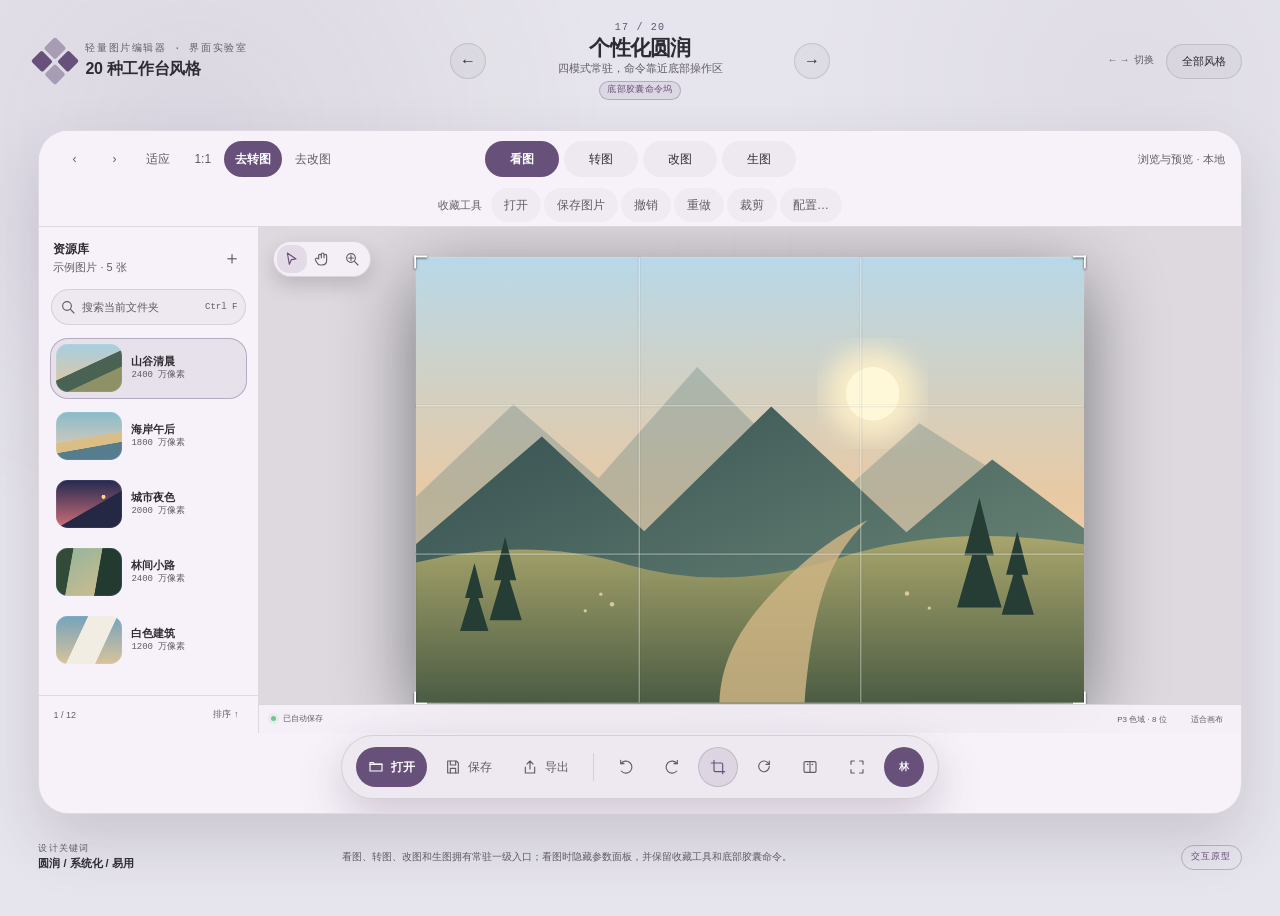
==== ui-preview/index.html @ b90039ed "feat: build four-mode internal image workspace" ====
<!doctype html>
<html lang="zh-CN">
<head>
  <meta charset="UTF-8" />
  <meta name="viewport" content="width=device-width, initial-scale=1.0" />
  <meta name="description" content="轻量图片编辑器 · 20 种界面设计方向交互预览" />
  <title>轻量图片编辑器 · 界面方向预览</title>
  <link rel="stylesheet" href="styles.css" />
</head>
<body data-theme="material" data-mode="viewer">
  <div class="page-shell">
    <header class="showcase-bar">
      <div class="showcase-brand">
        <span class="brand-mark" aria-hidden="true">
          <span></span><span></span><span></span><span></span>
        </span>
        <div>
          <p>轻量图片编辑器 · 界面实验室</p>
          <h1>20 种工作台风格</h1>
        </div>
      </div>

      <div class="style-title" aria-live="polite">
        <button class="round-button" id="previousTheme" aria-label="上一个风格">←</button>
        <div>
          <span id="themeIndex">17 / 20</span>
          <strong id="themeName">个性化圆润</strong>
          <small id="themeDescription">四模式常驻，命令靠近底部操作区</small>
          <em class="layout-name" id="layoutName">底部胶囊命令坞</em>
        </div>
        <button class="round-button" id="nextTheme" aria-label="下一个风格">→</button>
      </div>

      <div class="showcase-actions">
        <span class="key-hint">← → 切换</span>
        <button class="outline-button" id="toggleRail" aria-expanded="false" aria-controls="themeRail">全部风格</button>
      </div>
    </header>

    <nav class="theme-rail" id="themeRail" aria-label="界面风格列表"></nav>

    <main class="editor-window">
      <header class="app-titlebar">
        <div class="window-title">
          <img src="../resources/icons/app-32.png" alt="" />
          <span>轻量图片编辑器</span>
          <em>山谷清晨.jpg</em>
        </div>
        <div class="window-controls" aria-hidden="true">
          <span>—</span><span>□</span><span class="close">×</span>
        </div>
      </header>

      <section class="mode-shell" aria-label="四模式导航">
        <div class="viewer-mode-actions">
          <button aria-label="上一张图片">‹</button>
          <button aria-label="下一张图片">›</button>
          <button>适应</button>
          <button>1:1</button>
          <button class="filled" data-mode-jump="convert">去转图</button>
          <button data-mode-jump="edit">去改图</button>
        </div>
        <nav class="mode-switcher" aria-label="工作模式">
          <button class="active" data-mode-button="viewer" aria-pressed="true">看图</button>
          <button data-mode-button="convert" aria-pressed="false">转图</button>
          <button data-mode-button="edit" aria-pressed="false">改图</button>
          <button data-mode-button="generate" aria-pressed="false">生图</button>
        </nav>
        <span class="mode-summary" id="modeSummary">浏览与预览 · 本地</span>
        <div class="favorite-strip">
          <span>收藏工具</span>
          <button>打开</button><button>保存图片</button><button>撤销</button>
          <button>重做</button><button>裁剪</button><button>配置…</button>
        </div>
      </section>

      <section class="command-bar">
        <div class="command-group primary-commands">
          <button class="tool-button accent"><i data-icon="folder"></i><span>打开</span></button>
          <button class="tool-button"><i data-icon="save"></i><span>保存</span></button>
          <button class="tool-button"><i data-icon="export"></i><span>导出</span></button>
        </div>
        <div class="command-divider"></div>
        <div class="command-group edit-commands">
          <button class="icon-button" data-tooltip="撤销" aria-label="撤销"><i data-icon="undo"></i></button>
          <button class="icon-button" data-tooltip="重做" aria-label="重做"><i data-icon="redo"></i></button>
          <button class="icon-button active" data-tooltip="裁剪" aria-label="裁剪"><i data-icon="crop"></i></button>
          <button class="icon-button" data-tooltip="左转" aria-label="向左旋转"><i data-icon="rotate"></i></button>
          <button class="icon-button" data-tooltip="对比原图" aria-label="对比原图"><i data-icon="compare"></i></button>
        </div>
        <div class="command-spacer"></div>
        <div class="zoom-control">
          <button id="zoomOut" aria-label="缩小画布">−</button>
          <span id="zoomValue">68%</span>
          <button id="zoomIn" aria-label="放大画布">＋</button>
        </div>
        <button class="icon-button subtle" data-tooltip="全屏" aria-label="进入全屏"><i data-icon="fullscreen"></i></button>
        <button class="avatar-button" aria-label="当前用户：林">林</button>
      </section>

      <section class="workspace">
        <aside class="asset-panel">
          <div class="panel-heading">
            <div>
              <span id="assetPanelTitle">资源库</span>
              <small id="assetPanelMeta">夏日旅行 · 12 张</small>
            </div>
            <button class="mini-button" aria-label="添加图片">＋</button>
          </div>
          <div class="search-field"><i data-icon="search"></i><span>搜索当前文件夹</span><kbd>Ctrl F</kbd></div>
          <div class="thumbnail-grid" id="thumbnailGrid">
            <button class="thumbnail selected" data-file="山谷清晨.jpg" aria-label="山谷清晨">
              <span class="thumb-art art-one"></span><small>山谷清晨</small><em>2400 万像素</em>
            </button>
            <button class="thumbnail" data-file="海岸午后.jpg" aria-label="海岸午后">
              <span class="thumb-art art-two"></span><small>海岸午后</small><em>1800 万像素</em>
            </button>
            <button class="thumbnail" data-file="城市夜色.jpg" aria-label="城市夜色">
              <span class="thumb-art art-three"></span><small>城市夜色</small><em>2000 万像素</em>
            </button>
            <button class="thumbnail" data-file="林间小路.jpg" aria-label="林间小路">
              <span class="thumb-art art-four"></span><small>林间小路</small><em>2400 万像素</em>
            </button>
            <button class="thumbnail" data-file="白色建筑.jpg" aria-label="白色建筑">
              <span class="thumb-art art-five"></span><small>白色建筑</small><em>1200 万像素</em>
            </button>
          </div>
          <div class="panel-footer"><span>1 / 12</span><button>排序 ↑</button></div>
        </aside>

        <section class="canvas-stage">
          <div class="canvas-grid"></div>
          <div class="generate-preview">
            <span class="generate-kicker">完全离线 · 不联网 · 不计费</span>
            <h2>生图模式</h2>
            <p>先使用离线模拟服务验证任务、取消、候选结果与跨模块流转。</p>
            <label>提示词</label>
            <div class="prompt-preview">一张清晨山谷的清新插画，柔和自然光</div>
            <div class="generate-options"><span>768 × 768</span><span>生成 2 张</span></div>
            <div class="generate-actions"><button>运行离线测试</button><button>取消任务</button></div>
            <small>当前未运行任务 · 真实智能服务将在后续里程碑接入</small>
          </div>
          <div class="floating-tools" aria-label="画布工具">
            <button class="active" aria-label="选择工具"><i data-icon="pointer"></i></button>
            <button aria-label="平移画布"><i data-icon="hand"></i></button>
            <button aria-label="缩放工具"><i data-icon="magnify"></i></button>
          </div>
          <div class="photo-frame" id="photoFrame">
            <svg viewBox="0 0 1200 800" role="img" aria-label="山谷清晨示例图">
              <defs>
                <linearGradient id="sky" x1="0" y1="0" x2="0" y2="1">
                  <stop offset="0" stop-color="#b8d8e8"/><stop offset=".55" stop-color="#e9c9a2"/><stop offset="1" stop-color="#f5dfbf"/>
                </linearGradient>
                <linearGradient id="mountain" x1="0" y1="0" x2="1" y2="1">
                  <stop stop-color="#344f50"/><stop offset="1" stop-color="#75917e"/>
                </linearGradient>
                <linearGradient id="field" x1="0" y1="0" x2="0" y2="1">
                  <stop stop-color="#a8a56c"/><stop offset="1" stop-color="#4b5c43"/>
                </linearGradient>
                <filter id="blur"><feGaussianBlur stdDeviation="22"/></filter>
              </defs>
              <rect width="1200" height="800" fill="url(#sky)"/>
              <circle cx="820" cy="245" r="82" fill="#fff2c9" opacity=".86" filter="url(#blur)"/>
              <circle cx="820" cy="245" r="48" fill="#fff8d8"/>
              <path d="M0 430 L175 264 L328 397 L505 197 L747 438 L904 298 L1200 487 L1200 800 L0 800Z" fill="#78908a" opacity=".42"/>
              <path d="M0 515 L226 322 L410 492 L638 268 L881 494 L1035 363 L1200 487 L1200 800 L0 800Z" fill="url(#mountain)"/>
              <path d="M0 548 Q200 500 380 552 T760 540 T1200 516 L1200 800 L0 800Z" fill="url(#field)"/>
              <path d="M545 800 C548 718 587 650 675 568 C712 533 756 500 811 472 C749 534 715 600 698 800Z" fill="#d1b686" opacity=".82"/>
              <g fill="#263d35">
                <path d="M140 580 l20-78 20 78h-12l22 72h-58l21-72z"/><path d="M985 535 l27-103 26 103h-14l28 94h-80l27-94z"/>
                <path d="M1060 570 l20-78 20 78h-12l22 72h-58l21-72z"/><path d="M88 612 l17-63 16 63h-9l18 59H79l18-59z"/>
              </g>
              <g fill="#e8d5ab" opacity=".84">
                <circle cx="332" cy="605" r="3"/><circle cx="352" cy="623" r="4"/><circle cx="304" cy="635" r="3"/><circle cx="882" cy="604" r="4"/><circle cx="922" cy="630" r="3"/>
              </g>
            </svg>
            <span class="crop-handle nw"></span><span class="crop-handle ne"></span>
            <span class="crop-handle sw"></span><span class="crop-handle se"></span>
            <div class="crop-grid"><i></i><i></i><i></i><i></i></div>
            <div class="photo-meta"><span>6000 × 4000</span><strong>原始格式 + 调整</strong></div>
          </div>
          <div class="canvas-status">
            <span><i class="status-dot"></i> 已自动保存</span>
            <span>P3 色域 · 8 位</span>
            <button>适合画布</button>
          </div>
        </section>

        <aside class="inspector-panel">
          <div class="inspector-tabs" role="tablist" aria-label="参数类别">
            <button role="tab" aria-selected="false" data-inspector="convert">转图</button><button class="active" role="tab" aria-selected="true" data-inspector="adjust">调整</button><button role="tab" aria-selected="false" data-inspector="annotation">标注</button><button role="tab" aria-selected="false" data-inspector="history">历史</button>
          </div>
          <div class="quick-filters">
            <button><i class="filter-preview natural"></i><span>原图</span></button>
            <button class="active"><i class="filter-preview vivid"></i><span>鲜明</span></button>
            <button><i class="filter-preview warm"></i><span>暖阳</span></button>
            <button><i class="filter-preview mono"></i><span>黑白</span></button>
          </div>
          <div class="control-section">
            <div class="section-title"><span>光线</span><button>自动</button></div>
            <label class="slider-row"><span>曝光</span><input type="range" min="-100" max="100" value="12"/><output>+12</output></label>
            <label class="slider-row"><span>对比度</span><input type="range" min="-100" max="100" value="8"/><output>+8</output></label>
            <label class="slider-row"><span>高光</span><input type="range" min="-100" max="100" value="-18"/><output>−18</output></label>
            <label class="slider-row"><span>阴影</span><input type="range" min="-100" max="100" value="26"/><output>+26</output></label>
          </div>
          <div class="control-section">
            <div class="section-title"><span>颜色</span><button>重置</button></div>
            <label class="slider-row temp"><span>色温</span><input type="range" min="-100" max="100" value="6"/><output>+6</output></label>
            <label class="slider-row"><span>自然饱和度</span><input type="range" min="-100" max="100" value="14"/><output>+14</output></label>
          </div>
          <div class="control-section collapsed"><div class="section-title"><span>细节</span><button>⌄</button></div></div>
          <button class="export-button"><span>导出图像</span><small>Ctrl + E</small></button>
        </aside>
      </section>
    </main>

    <footer class="concept-note">
      <div><span>设计关键词</span><strong id="themeKeywords">圆润 / 系统化 / 易用</strong></div>
      <p id="themeNote">看图、转图、改图和生图拥有常驻一级入口；看图时隐藏参数面板，并保留收藏工具和底部胶囊命令。</p>
      <span class="prototype-badge">交互原型</span>
    </footer>
  </div>

  <script src="app.js"></script>
</body>
</html>
---- ui-preview/styles.css ----
:root {
  color-scheme: dark;
  --page: #090b10;
  --page-text: #edf1f7;
  --page-muted: #7f8898;
  --surface: #171a21;
  --surface-2: #1d212a;
  --surface-3: #242934;
  --canvas: #0d0f14;
  --text: #eef2f8;
  --muted: #8d97a8;
  --border: rgba(255,255,255,.09);
  --accent: #8bb7ff;
  --accent-rgb: 139,183,255;
  --accent-text: #08111f;
  --danger: #ff7474;
  --radius: 10px;
  --radius-lg: 18px;
  --shadow: 0 28px 80px rgba(0,0,0,.46), 0 1px 0 rgba(255,255,255,.04) inset;
  --font: "Microsoft YaHei UI", "Microsoft YaHei", "PingFang SC", "Segoe UI", sans-serif;
  --display: "Microsoft YaHei UI", "Microsoft YaHei", "PingFang SC", "Segoe UI", sans-serif;
  --mono: "Cascadia Mono", "Microsoft YaHei UI", "Microsoft YaHei", monospace;
  --serif: "STSong", "Songti SC", "SimSun", serif;
  --line: 1px;
  --window-max: 1550px;
  --panel-left: 220px;
  --panel-right: 296px;
  --bar-h: 64px;
  --pattern-opacity: .12;
}

* { box-sizing: border-box; }
html { min-width: 320px; background: var(--page); }
body { margin: 0; min-height: 100vh; background: var(--page); color: var(--page-text); font-family: var(--font); transition: background .35s ease, color .35s ease; }
button, input { font: inherit; }
button { color: inherit; }
button:focus-visible, input:focus-visible { outline: 2px solid var(--accent); outline-offset: 2px; }

.page-shell { min-height: 100vh; padding: 22px clamp(18px, 3vw, 52px) 28px; background-image: radial-gradient(circle at 15% 15%, rgba(var(--accent-rgb),.09), transparent 31%), radial-gradient(circle at 88% 10%, rgba(var(--accent-rgb),.05), transparent 25%); }
.showcase-bar { width: min(var(--window-max), 100%); min-height: 78px; margin: 0 auto 18px; display: grid; grid-template-columns: 1fr auto 1fr; align-items: center; gap: 24px; }
.showcase-brand { display: flex; gap: 13px; align-items: center; }
.showcase-brand p { margin: 0 0 4px; font: 500 10px/1.2 var(--mono); letter-spacing: .16em; color: var(--page-muted); }
.showcase-brand h1 { margin: 0; font: 600 16px/1.2 var(--display); letter-spacing: -.02em; }
.brand-mark { width: 34px; height: 34px; display: grid; grid-template-columns: repeat(2, 1fr); gap: 3px; transform: rotate(45deg); }
.brand-mark span { background: var(--accent); border-radius: 2px; opacity: .45; }
.brand-mark span:nth-child(2), .brand-mark span:nth-child(3) { opacity: 1; }
.style-title { display: flex; align-items: center; gap: 14px; text-align: center; }
.style-title > div { display: grid; min-width: 280px; }
.style-title span { font: 500 10px/1.2 var(--mono); color: var(--accent); letter-spacing: .12em; }
.style-title strong { font: 600 21px/1.3 var(--display); letter-spacing: -.035em; }
.style-title small { color: var(--page-muted); font-size: 11px; }
.style-title .layout-name { width:max-content; margin:5px auto 0; padding:3px 7px; border:1px solid color-mix(in srgb,var(--accent) 35%,transparent); border-radius:999px; color:var(--accent); background:color-mix(in srgb,var(--accent) 8%,transparent); font:500 9px/1.2 var(--mono); font-style:normal; letter-spacing:.04em; }
.round-button, .outline-button { border: 1px solid color-mix(in srgb, var(--page-text) 14%, transparent); background: color-mix(in srgb, var(--page-text) 4%, transparent); cursor: pointer; transition: .2s ease; }
.round-button { width: 36px; height: 36px; border-radius: 50%; }
.round-button:hover, .outline-button:hover { background: color-mix(in srgb, var(--accent) 18%, transparent); border-color: color-mix(in srgb, var(--accent) 48%, transparent); }
.showcase-actions { justify-self: end; display: flex; gap: 12px; align-items: center; }
.key-hint { font: 400 10px/1 var(--mono); color: var(--page-muted); }
.outline-button { border-radius: 999px; padding: 9px 15px; font-size: 11px; }

.theme-rail { width: min(var(--window-max), 100%); margin: -6px auto 18px; display: flex; gap: 7px; overflow-x: auto; max-height: 0; opacity: 0; transition: max-height .3s ease, opacity .25s ease, padding .3s ease; scrollbar-width: thin; }
.theme-rail.open { max-height: 88px; opacity: 1; padding: 7px 2px 10px; }
.theme-chip { flex: 0 0 auto; display: flex; align-items: center; gap: 8px; border: 1px solid color-mix(in srgb, var(--page-text) 10%, transparent); border-radius: 999px; padding: 7px 11px 7px 8px; background: color-mix(in srgb, var(--page-text) 4%, transparent); cursor: pointer; font-size: 10px; color: var(--page-muted); }
.theme-chip i { width: 18px; height: 18px; border-radius: 50%; background: linear-gradient(135deg, var(--chip-a), var(--chip-b)); box-shadow: 0 0 0 2px color-mix(in srgb, var(--page) 78%, transparent), 0 0 0 3px var(--chip-a); }
.theme-chip.active { color: var(--page-text); border-color: color-mix(in srgb, var(--accent) 50%, transparent); background: color-mix(in srgb, var(--accent) 10%, transparent); }

.editor-window { width: min(var(--window-max), 100%); height: min(76vh, 860px); min-height: 610px; margin: 0 auto; display: flex; flex-direction: column; overflow: hidden; position:relative; border: var(--line) solid var(--border); border-radius: var(--radius-lg); background: var(--surface); color: var(--text); box-shadow: var(--shadow); transition: border-radius .35s ease, background .35s ease, box-shadow .35s ease; }
.app-titlebar { height: 38px; flex: 0 0 38px; display: flex; align-items: center; justify-content: space-between; background: var(--surface); border-bottom: var(--line) solid var(--border); }
.window-title { display: flex; align-items: center; height: 100%; gap: 8px; padding-left: 14px; font-size: 11px; font-weight: 600; }
.window-title img { width: 18px; height: 18px; border-radius: 4px; }
.window-title em { font-style: normal; font-weight: 400; color: var(--muted); }
.window-controls { display: flex; height: 100%; }
.window-controls span { width: 44px; display: grid; place-items: center; color: var(--muted); font-size: 14px; }
.window-controls .close:hover { background: var(--danger); color: white; }

.mode-shell, .generate-preview { display: none; }
.command-bar { height: var(--bar-h); flex: 0 0 var(--bar-h); display: flex; align-items: center; padding: 9px 14px; gap: 7px; background: var(--surface-2); border-bottom: var(--line) solid var(--border); }
.command-group { display: flex; align-items: center; gap: 6px; }
.command-divider { width: var(--line); height: 28px; margin: 0 5px; background: var(--border); }
.command-spacer { flex: 1; }
.tool-button, .icon-button, .mini-button, .zoom-control button, .avatar-button, .floating-tools button { border: var(--line) solid transparent; background: transparent; cursor: pointer; transition: background .15s ease, transform .15s ease, border-color .15s ease; }
.tool-button { height: 36px; display: flex; align-items: center; gap: 7px; padding: 0 11px; border-radius: var(--radius); color: var(--muted); font-size: 11px; }
.tool-button:hover, .icon-button:hover, .floating-tools button:hover { background: var(--surface-3); color: var(--text); }
.tool-button.accent { background: var(--accent); color: var(--accent-text); font-weight: 600; }
.icon-button { width: 34px; height: 34px; display: grid; place-items: center; border-radius: var(--radius); color: var(--muted); position: relative; }
.icon-button.active { color: var(--accent); background: rgba(var(--accent-rgb),.12); border-color: rgba(var(--accent-rgb),.22); }
.icon-button svg, .tool-button svg, .search-field svg, .floating-tools svg { width: 16px; height: 16px; display: block; }
.icon-button::after { content: attr(data-tooltip); position: absolute; z-index: 20; top: calc(100% + 8px); left: 50%; transform: translate(-50%, -4px); opacity: 0; pointer-events: none; white-space: nowrap; padding: 5px 7px; color: var(--text); background: var(--surface-3); border: 1px solid var(--border); border-radius: 5px; font-size: 9px; transition: .15s ease; }
.icon-button:hover::after { opacity: 1; transform: translate(-50%, 0); }
.zoom-control { height: 30px; display: flex; align-items: center; border: var(--line) solid var(--border); border-radius: var(--radius); overflow: hidden; color: var(--muted); }
.zoom-control button { width: 28px; height: 100%; color: var(--muted); }
.zoom-control button:hover { background: var(--surface-3); color: var(--text); }
.zoom-control span { width: 46px; text-align: center; font: 500 10px/1 var(--mono); }
.avatar-button { width: 30px; height: 30px; padding: 0; border-radius: 50%; color: var(--accent-text); background: var(--accent); font-size: 10px; font-weight: 700; }

.workspace { flex: 1; min-height: 0; display: grid; grid-template-columns: var(--panel-left) minmax(300px, 1fr) var(--panel-right); grid-template-areas:"assets canvas inspector"; position:relative; }
.asset-panel, .inspector-panel { min-width: 0; background: var(--surface); }
.asset-panel { grid-area:assets; display: flex; flex-direction: column; border-right: var(--line) solid var(--border); }
.panel-heading { height: 62px; padding: 13px 14px; display: flex; justify-content: space-between; align-items: center; }
.panel-heading div { display: grid; gap: 2px; }
.panel-heading span, .section-title span { font-size: 11px; font-weight: 700; }
.panel-heading small { font-size: 9px; color: var(--muted); }
.mini-button { width: 28px; height: 28px; border-radius: var(--radius); color: var(--muted); font-size: 18px; }
.mini-button:hover { color: var(--text); background: var(--surface-2); }
.search-field { height: 31px; margin: 0 12px 10px; padding: 0 8px; display: flex; align-items: center; gap: 6px; border: var(--line) solid var(--border); border-radius: var(--radius); background: var(--surface-2); color: var(--muted); font-size: 9px; }
.search-field span { flex: 1; overflow: hidden; white-space: nowrap; }
.search-field kbd { border: 0; background: transparent; font: 400 9px/1 var(--mono); color: var(--muted); }
.thumbnail-grid { flex: 1; overflow: hidden; padding: 3px 11px; display: flex; flex-direction: column; gap: 7px; }
.thumbnail { width: 100%; min-height: 61px; display: grid; grid-template-columns: 66px 1fr; grid-template-rows: 1fr 1fr; column-gap: 9px; text-align: left; padding: 5px; border: var(--line) solid transparent; border-radius: var(--radius); color: var(--text); background: transparent; cursor: pointer; }
.thumbnail:hover { background: var(--surface-2); }
.thumbnail.selected { background: rgba(var(--accent-rgb),.1); border-color: rgba(var(--accent-rgb),.38); }
.thumb-art { grid-row: 1 / 3; display: block; width: 66px; height: 48px; border-radius: calc(var(--radius) * .65); background-size: cover; box-shadow: inset 0 0 0 1px rgba(255,255,255,.07); }
.art-one { background: linear-gradient(155deg, transparent 0 46%, #496253 47% 67%, #8e9165 68%), linear-gradient(#a7cfdf, #e7c59c); }
.art-two { background: linear-gradient(170deg, transparent 0 52%, #d9bf85 53% 69%, #567d8d 70%), linear-gradient(#88bbca, #f0ceb4); }
.art-three { background: radial-gradient(circle at 72% 35%, #ffd77d 0 3%, transparent 4%), linear-gradient(150deg, transparent 0 56%, #252844 57%), linear-gradient(#242a50, #d16f78); }
.art-four { background: linear-gradient(100deg, #324a38 0 23%, transparent 24% 62%, #223a2f 63%), linear-gradient(150deg, #8fb59d, #d6bd8b); }
.art-five { background: linear-gradient(115deg, transparent 0 36%, #f2ede3 37% 69%, transparent 70%), linear-gradient(#75a3bd, #d8c39a); }
.thumbnail small { align-self: end; font-size: 9px; font-weight: 600; overflow: hidden; text-overflow: ellipsis; white-space: nowrap; }
.thumbnail em { align-self: start; color: var(--muted); font: 400 9px/1.4 var(--mono); font-style: normal; }
.panel-footer { height: 38px; padding: 0 14px; display: flex; align-items: center; justify-content: space-between; border-top: var(--line) solid var(--border); color: var(--muted); font-size: 9px; }
.panel-footer button { border: 0; background: none; color: inherit; font-size: inherit; }

.canvas-stage { grid-area:canvas; min-width: 0; position: relative; overflow: hidden; display: grid; place-items: center; background: var(--canvas); }
.canvas-grid { position: absolute; inset: 0; opacity: var(--pattern-opacity); background-image: linear-gradient(var(--border) 1px, transparent 1px), linear-gradient(90deg, var(--border) 1px, transparent 1px); background-size: 28px 28px; mask-image: radial-gradient(circle, black, transparent 80%); }
.floating-tools { position: absolute; z-index: 5; top: 14px; left: 14px; display: flex; padding: 3px; border: var(--line) solid var(--border); border-radius: var(--radius); background: color-mix(in srgb, var(--surface) 88%, transparent); box-shadow: 0 8px 20px rgba(0,0,0,.16); backdrop-filter: blur(12px); }
.floating-tools button { width: 30px; height: 28px; display: grid; place-items: center; color: var(--muted); border-radius: calc(var(--radius) * .65); }
.floating-tools button.active { color: var(--accent); background: rgba(var(--accent-rgb),.12); }
.photo-frame { width: min(74%, 830px); aspect-ratio: 3 / 2; position: relative; transform: scale(.92); transform-origin: center; box-shadow: 0 22px 80px rgba(0,0,0,.48), 0 0 0 1px rgba(255,255,255,.16); transition: transform .18s ease; }
.photo-frame svg { display: block; width: 100%; height: 100%; }
.crop-grid { position: absolute; inset: 0; pointer-events: none; }
.crop-grid i { position: absolute; background: rgba(255,255,255,.56); box-shadow: 0 0 0 1px rgba(0,0,0,.08); }
.crop-grid i:nth-child(1), .crop-grid i:nth-child(2) { top: 0; bottom: 0; width: 1px; }
.crop-grid i:nth-child(1) { left: 33.333%; }.crop-grid i:nth-child(2) { right: 33.333%; }
.crop-grid i:nth-child(3), .crop-grid i:nth-child(4) { left: 0; right: 0; height: 1px; }
.crop-grid i:nth-child(3) { top: 33.333%; }.crop-grid i:nth-child(4) { bottom: 33.333%; }
.crop-handle { position: absolute; width: 14px; height: 14px; border-color: white; border-style: solid; filter: drop-shadow(0 1px 1px rgba(0,0,0,.7)); }
.crop-handle.nw { left: -2px; top: -2px; border-width: 2px 0 0 2px; }.crop-handle.ne { right: -2px; top: -2px; border-width: 2px 2px 0 0; }
.crop-handle.sw { left: -2px; bottom: -2px; border-width: 0 0 2px 2px; }.crop-handle.se { right: -2px; bottom: -2px; border-width: 0 2px 2px 0; }
.photo-meta { position: absolute; left: 50%; bottom: -28px; transform: translateX(-50%); display: flex; gap: 12px; white-space: nowrap; color: var(--muted); font: 400 9px/1 var(--mono); }
.photo-meta strong { color: var(--accent); font-weight: 500; }
.canvas-status { position: absolute; left: 0; right: 0; bottom: 0; height: 29px; display: flex; align-items: center; gap: 18px; padding: 0 12px; border-top: var(--line) solid var(--border); background: color-mix(in srgb, var(--surface) 93%, transparent); color: var(--muted); font-size: 8px; backdrop-filter: blur(10px); }
.canvas-status span:first-child { margin-right: auto; }.canvas-status button { border: 0; background: none; color: var(--muted); font-size: inherit; }
.status-dot { display: inline-block; width: 5px; height: 5px; margin-right: 5px; border-radius: 50%; background: #71c694; box-shadow: 0 0 0 3px rgba(113,198,148,.1); }

.inspector-panel { grid-area:inspector; display: flex; flex-direction: column; overflow: hidden; border-left: var(--line) solid var(--border); }
.inspector-tabs { height: 45px; flex: 0 0 45px; display: grid; grid-template-columns: repeat(4,1fr); padding: 7px 9px 0; border-bottom: var(--line) solid var(--border); }
.inspector-tabs button { position: relative; border: 0; background: none; color: var(--muted); font-size: 10px; cursor: pointer; }
.inspector-tabs button.active { color: var(--text); font-weight: 700; }
.inspector-tabs button.active::after { content: ""; position: absolute; left: 22%; right: 22%; bottom: -1px; height: 2px; background: var(--accent); border-radius: 2px 2px 0 0; }
.quick-filters { display: grid; grid-template-columns: repeat(4,1fr); gap: 5px; padding: 13px 12px 11px; border-bottom: var(--line) solid var(--border); }
.quick-filters button { min-width: 0; display: grid; gap: 5px; border: 0; padding: 0; background: none; color: var(--muted); font-size: 8px; cursor: pointer; }
.filter-preview { display: block; height: 40px; border-radius: calc(var(--radius) * .7); background: linear-gradient(155deg, transparent 0 48%, #496253 49% 69%, #8e9165 70%), linear-gradient(#a7cfdf, #e7c59c); }
.quick-filters button.active .filter-preview { box-shadow: 0 0 0 2px var(--surface), 0 0 0 3px var(--accent); }
.filter-preview.vivid { filter: saturate(1.45) contrast(1.08); }.filter-preview.warm { filter: sepia(.25) saturate(1.15); }.filter-preview.mono { filter: grayscale(1) contrast(1.1); }
.control-section { padding: 12px 14px 10px; border-bottom: var(--line) solid var(--border); }
.control-section.collapsed { padding-bottom: 12px; }
.section-title { display: flex; justify-content: space-between; align-items: center; margin-bottom: 10px; }
.section-title button { border: 0; background: none; color: var(--accent); font-size: 8px; cursor: pointer; }
.slider-row { display: grid; grid-template-columns: 61px 1fr 28px; gap: 7px; align-items: center; min-height: 27px; color: var(--muted); font-size: 8px; }
.slider-row input { width: 100%; height: 3px; appearance: none; border-radius: 4px; background: linear-gradient(90deg, var(--surface-3) 0 50%, var(--accent) 50% 57%, var(--surface-3) 57%); cursor: pointer; }
.slider-row input::-webkit-slider-thumb { appearance: none; width: 10px; height: 10px; border-radius: 50%; border: 2px solid var(--surface); background: var(--accent); box-shadow: 0 0 0 1px rgba(var(--accent-rgb),.4); }
.slider-row output { text-align: right; color: var(--text); font: 400 9px/1 var(--mono); }
.export-button { margin: auto 12px 12px; height: 38px; flex: 0 0 38px; display: flex; align-items: center; justify-content: space-between; padding: 0 13px; border: 0; border-radius: var(--radius); color: var(--accent-text); background: var(--accent); font-size: 10px; font-weight: 700; cursor: pointer; }
.export-button small { opacity: .75; font: 500 9px/1 var(--mono); }

.concept-note { width: min(var(--window-max), 100%); min-height: 61px; margin: 13px auto 0; display: grid; grid-template-columns: 280px 1fr auto; align-items: center; gap: 24px; color: var(--page-muted); }
.concept-note div { display: grid; gap: 2px; }.concept-note span { font: 500 9px/1 var(--mono); letter-spacing: .13em; }
.concept-note strong { color: var(--page-text); font-size: 11px; }.concept-note p { margin: 0; max-width: 660px; font-size: 10px; line-height: 1.65; }
.prototype-badge { padding: 7px 9px; border: 1px solid color-mix(in srgb, var(--accent) 35%, transparent); border-radius: 999px; color: var(--accent) !important; }

/* 02 Nordic Paper */
body[data-theme="nordic"] { color-scheme: light; --page:#e9e7e0;--page-text:#202924;--page-muted:#687069;--surface:#f8f6f0;--surface-2:#eeece5;--surface-3:#e4e1d7;--canvas:#d8d6cf;--text:#26302b;--muted:#747c75;--border:rgba(38,48,43,.13);--accent:#416f5d;--accent-rgb:65,111,93;--accent-text:#fff;--radius:7px;--radius-lg:12px;--shadow:0 28px 80px rgba(71,65,53,.15);--pattern-opacity:.28; }
/* 03 Obsidian Pro */
body[data-theme="obsidian"] { --page:#030405;--page-text:#f5f6f8;--page-muted:#6d7178;--surface:#0d0f11;--surface-2:#131619;--surface-3:#1c2024;--canvas:#030405;--text:#f0f2f3;--muted:#777f86;--border:rgba(255,255,255,.1);--accent:#d6ff4b;--accent-rgb:214,255,75;--accent-text:#111700;--radius:4px;--radius-lg:6px;--shadow:0 32px 100px rgba(0,0,0,.75); }
body[data-theme="obsidian"] .app-titlebar { background:#090a0b; }
/* 04 Aurora Glass */
body[data-theme="aurora"] { --page:#090d28;--page-text:#f4f2ff;--page-muted:#a59dc3;--surface:rgba(22,28,64,.72);--surface-2:rgba(29,36,78,.78);--surface-3:rgba(77,78,140,.36);--canvas:#080b22;--text:#f6f3ff;--muted:#aaa5c4;--border:rgba(220,215,255,.16);--accent:#a993ff;--accent-rgb:169,147,255;--accent-text:#120d31;--radius:13px;--radius-lg:24px;--shadow:0 30px 100px rgba(2,2,18,.65),0 0 70px rgba(77,56,180,.18); }
body[data-theme="aurora"] .editor-window { backdrop-filter:blur(24px); }
body[data-theme="aurora"] .page-shell { background-image:radial-gradient(circle at 13% 23%,rgba(41,210,255,.22),transparent 27%),radial-gradient(circle at 83% 12%,rgba(194,69,255,.22),transparent 30%),linear-gradient(140deg,#080d22,#161039 60%,#081b2c); }
/* 05 Bauhaus Signal */
body[data-theme="bauhaus"] { color-scheme:light;--page:#dfd9ca;--page-text:#111;--page-muted:#5d5a52;--surface:#f2ecdd;--surface-2:#e8dfcd;--surface-3:#d8cfbd;--canvas:#202226;--text:#151515;--muted:#676159;--border:#171717;--accent:#e43c2f;--accent-rgb:228,60,47;--accent-text:#fff;--danger:#e43c2f;--radius:0px;--radius-lg:0px;--shadow:12px 12px 0 #151515;--line:2px;--display:var(--mono); }
body[data-theme="bauhaus"] .avatar-button { border-radius:0; background:#1555a5; color:white; } body[data-theme="bauhaus"] .brand-mark span { border-radius:50%; }
/* 06 Swiss Grid */
body[data-theme="swiss"] { color-scheme:light;--page:#f1f1ef;--page-text:#101010;--page-muted:#6a6a67;--surface:#fff;--surface-2:#f5f5f2;--surface-3:#e9e9e5;--canvas:#ddddda;--text:#111;--muted:#767672;--border:#c7c7c2;--accent:#ed2d2d;--accent-rgb:237,45,45;--accent-text:#fff;--radius:0px;--radius-lg:0px;--shadow:0 18px 50px rgba(0,0,0,.1);--display:var(--mono);--pattern-opacity:.4; }
body[data-theme="swiss"] .command-bar { border-bottom-color:#111; } body[data-theme="swiss"] .inspector-tabs { text-transform:uppercase; letter-spacing:.08em; }
/* 07 Retro Terminal */
body[data-theme="terminal"] { --page:#03110c;--page-text:#81ffb3;--page-muted:#3aa769;--surface:#06170f;--surface-2:#082016;--surface-3:#0c2a1d;--canvas:#020b07;--text:#8cffb8;--muted:#46a96e;--border:rgba(86,255,148,.25);--accent:#55ff94;--accent-rgb:85,255,148;--accent-text:#001a09;--radius:0px;--radius-lg:3px;--shadow:0 0 45px rgba(53,255,124,.08),inset 0 0 60px rgba(0,0,0,.45);--font:var(--mono);--display:var(--mono);--pattern-opacity:.25; }
body[data-theme="terminal"] .page-shell { background-image:repeating-linear-gradient(0deg,transparent 0 3px,rgba(85,255,148,.018) 4px); } body[data-theme="terminal"] img { filter:hue-rotate(70deg) saturate(2); }
/* 08 Soft Clay */
body[data-theme="clay"] { color-scheme:light;--page:#e9e5e2;--page-text:#423b39;--page-muted:#847a76;--surface:#eeeae7;--surface-2:#e9e4e0;--surface-3:#ded8d4;--canvas:#d8d2ce;--text:#443d3a;--muted:#827873;--border:rgba(255,255,255,.55);--accent:#c87568;--accent-rgb:200,117,104;--accent-text:#fff;--radius:14px;--radius-lg:28px;--shadow:16px 16px 38px rgba(133,117,109,.28),-14px -14px 36px rgba(255,255,255,.65); }
body[data-theme="clay"] .tool-button,body[data-theme="clay"] .icon-button,body[data-theme="clay"] .zoom-control,body[data-theme="clay"] .search-field { box-shadow:3px 3px 7px rgba(140,122,114,.15),-2px -2px 5px rgba(255,255,255,.6); }
/* 09 Neo Brutal */
body[data-theme="brutal"] { color-scheme:light;--page:#f1db55;--page-text:#111;--page-muted:#3a3520;--surface:#fff6d8;--surface-2:#f7e99f;--surface-3:#ffc8d8;--canvas:#8ca9ff;--text:#111;--muted:#4c493d;--border:#111;--accent:#ff4c8b;--accent-rgb:255,76,139;--accent-text:#111;--radius:0px;--radius-lg:0px;--shadow:9px 9px 0 #111;--line:2px;--display:var(--mono);--pattern-opacity:.3; }
body[data-theme="brutal"] .tool-button.accent,body[data-theme="brutal"] .export-button { box-shadow:3px 3px 0 #111; } body[data-theme="brutal"] .photo-frame { transform:rotate(-.5deg) scale(.9); }
/* 10 Zen Ink */
body[data-theme="ink"] { color-scheme:light;--page:#d9d5ca;--page-text:#25231f;--page-muted:#7e796d;--surface:#f3f0e7;--surface-2:#e9e5db;--surface-3:#dcd6cb;--canvas:#ccc7bb;--text:#292723;--muted:#777266;--border:rgba(41,39,35,.15);--accent:#bb493f;--accent-rgb:187,73,63;--accent-text:#fff;--radius:2px;--radius-lg:4px;--shadow:0 22px 66px rgba(57,51,42,.18);--display:var(--font);--pattern-opacity:.16; }
body[data-theme="ink"] .page-shell { background-image:radial-gradient(ellipse at 8% 20%,rgba(37,35,31,.08),transparent 25%),radial-gradient(ellipse at 88% 82%,rgba(187,73,63,.07),transparent 24%); }
/* 11 Sunset Creator */
body[data-theme="sunset"] { --page:#221021;--page-text:#fff2e9;--page-muted:#bd9cae;--surface:#2c162b;--surface-2:#371b35;--surface-3:#512542;--canvas:#170c1b;--text:#fff1e9;--muted:#bf9aab;--border:rgba(255,220,210,.13);--accent:#ff8b63;--accent-rgb:255,139,99;--accent-text:#31100c;--radius:12px;--radius-lg:22px;--shadow:0 30px 90px rgba(15,2,13,.58); }
body[data-theme="sunset"] .page-shell { background-image:radial-gradient(circle at 82% 3%,rgba(255,118,104,.22),transparent 28%),radial-gradient(circle at 5% 70%,rgba(136,61,150,.16),transparent 32%); }
/* 12 Forest Lab */
body[data-theme="forest"] { --page:#07110e;--page-text:#e8f1e8;--page-muted:#809288;--surface:#111d18;--surface-2:#17261f;--surface-3:#21352b;--canvas:#08100d;--text:#edf4ed;--muted:#91a299;--border:rgba(208,235,213,.11);--accent:#83c88f;--accent-rgb:131,200,143;--accent-text:#0b1c10;--radius:8px;--radius-lg:16px;--shadow:0 28px 90px rgba(0,0,0,.58); }
/* 13 Lavender Flow */
body[data-theme="lavender"] { color-scheme:light;--page:#e9e4f2;--page-text:#312c3e;--page-muted:#837a91;--surface:#f8f5fd;--surface-2:#f0ebf8;--surface-3:#e3daf1;--canvas:#ddd6e8;--text:#342d42;--muted:#877e94;--border:rgba(70,53,91,.12);--accent:#7557c7;--accent-rgb:117,87,199;--accent-text:#fff;--radius:16px;--radius-lg:26px;--shadow:0 28px 75px rgba(84,62,115,.17); }
/* 14 Copper Workshop */
body[data-theme="copper"] { --page:#19120e;--page-text:#f5e8dc;--page-muted:#9e8c7f;--surface:#251b15;--surface-2:#2e211a;--surface-3:#3c2b21;--canvas:#100c09;--text:#f7eadf;--muted:#a79385;--border:rgba(233,195,164,.14);--accent:#d88b52;--accent-rgb:216,139,82;--accent-text:#281208;--radius:5px;--radius-lg:10px;--shadow:0 30px 90px rgba(0,0,0,.62); }
body[data-theme="copper"] .editor-window { border-top-color:rgba(216,139,82,.55); }
/* 15 Monochrome Film */
body[data-theme="film"] { --page:#111;--page-text:#eee;--page-muted:#888;--surface:#1b1b1b;--surface-2:#222;--surface-3:#303030;--canvas:#0b0b0b;--text:#eee;--muted:#999;--border:rgba(255,255,255,.12);--accent:#f3f3f0;--accent-rgb:243,243,240;--accent-text:#111;--radius:2px;--radius-lg:2px;--shadow:0 28px 85px rgba(0,0,0,.75);--font:var(--mono);--display:var(--mono);--pattern-opacity:.1; }
body[data-theme="film"] .photo-frame svg { filter:grayscale(1) contrast(1.08); } body[data-theme="film"] .thumb-art,body[data-theme="film"] .filter-preview { filter:grayscale(1); }
/* 16 Y2K Chrome */
body[data-theme="chrome"] { color-scheme:light;--page:#b8c6e6;--page-text:#101b39;--page-muted:#516083;--surface:#e6ecfa;--surface-2:#ced9f2;--surface-3:#b9c9ec;--canvas:#8397bd;--text:#111b37;--muted:#5d6988;--border:#7589b5;--accent:#315cff;--accent-rgb:49,92,255;--accent-text:#fff;--radius:7px;--radius-lg:14px;--shadow:0 30px 70px rgba(38,56,101,.35),inset 0 1px white;--line:1px; }
body[data-theme="chrome"] .command-bar,body[data-theme="chrome"] .app-titlebar { background:linear-gradient(#f7faff,#c9d5ef); } body[data-theme="chrome"] .tool-button.accent,body[data-theme="chrome"] .export-button { background:linear-gradient(#6f8cff,#244ad9); box-shadow:inset 0 1px rgba(255,255,255,.65); }
/* 17 Material You */
body[data-theme="material"] { color-scheme:light;--page:#e6e4ec;--page-text:#2e2b32;--page-muted:#635d68;--surface:#f7f2fa;--surface-2:#eee8f0;--surface-3:#e0d7e4;--canvas:#ddd9df;--text:#302d33;--muted:#625b66;--border:rgba(68,61,70,.14);--accent:#67507a;--accent-rgb:103,80,122;--accent-text:#fff;--radius:18px;--radius-lg:30px;--shadow:0 26px 60px rgba(66,52,73,.17); }
body[data-theme="material"] .tool-button.accent,body[data-theme="material"] .export-button { border-radius:999px; } body[data-theme="material"] .icon-button.active { border-radius:999px; }
/* 18 Blueprint */
body[data-theme="blueprint"] { --page:#071b31;--page-text:#d7ecff;--page-muted:#7296b7;--surface:#0b2541;--surface-2:#0e2c4d;--surface-3:#143b64;--canvas:#071d34;--text:#dcedfb;--muted:#83a4c2;--border:rgba(153,209,255,.2);--accent:#66c5ff;--accent-rgb:102,197,255;--accent-text:#042036;--radius:0px;--radius-lg:0px;--shadow:0 20px 70px rgba(0,5,12,.55);--font:var(--mono);--display:var(--mono);--pattern-opacity:.55; }
body[data-theme="blueprint"] .canvas-grid { background-size:16px 16px; } body[data-theme="blueprint"] .editor-window { outline:1px solid rgba(102,197,255,.25); outline-offset:4px; }
/* 19 Editorial */
body[data-theme="editorial"] { color-scheme:light;--page:#e8e5df;--page-text:#201f1c;--page-muted:#77726a;--surface:#fbfaf7;--surface-2:#f3f0e9;--surface-3:#e5e0d7;--canvas:#d6d1c8;--text:#201f1c;--muted:#7d776e;--border:rgba(32,31,28,.18);--accent:#1c5145;--accent-rgb:28,81,69;--accent-text:#fff;--radius:0px;--radius-lg:0px;--shadow:0 25px 70px rgba(54,49,41,.14);--display:var(--serif); }
body[data-theme="editorial"] .showcase-brand h1,body[data-theme="editorial"] .style-title strong { font-family:var(--serif); } body[data-theme="editorial"] .app-titlebar { border-bottom-color:var(--text); }
/* 20 Fluent Windows */
body[data-theme="fluent"] { color-scheme:light;--page:#dce6f2;--page-text:#202328;--page-muted:#6e7782;--surface:rgba(248,250,253,.82);--surface-2:rgba(241,246,251,.86);--surface-3:rgba(220,231,242,.8);--canvas:#d4dde7;--text:#20252b;--muted:#6e7884;--border:rgba(37,50,65,.12);--accent:#0067c0;--accent-rgb:0,103,192;--accent-text:#fff;--radius:5px;--radius-lg:9px;--shadow:0 28px 90px rgba(62,81,104,.22); }
body[data-theme="fluent"] .page-shell { background-image:radial-gradient(circle at 12% 10%,rgba(255,255,255,.85),transparent 26%),linear-gradient(135deg,#d8e8f5,#e8e3ee); } body[data-theme="fluent"] .editor-window { backdrop-filter:blur(28px) saturate(1.2); }

/* Structural UI concepts — every direction changes more than colour. */

/* Horizontal asset/contact-sheet patterns. */
body:is([data-layout="nordic-filmstrip"],[data-layout="swiss-filmstrip"],[data-layout="darkroom-filmstrip"],[data-layout="editorial-contact"]) .asset-panel { flex-direction:row; border-right:0; border-top:var(--line) solid var(--border); }
body:is([data-layout="nordic-filmstrip"],[data-layout="swiss-filmstrip"],[data-layout="darkroom-filmstrip"],[data-layout="editorial-contact"]) .asset-panel .panel-heading { width:145px; height:auto; flex:0 0 145px; }
body:is([data-layout="nordic-filmstrip"],[data-layout="swiss-filmstrip"],[data-layout="darkroom-filmstrip"],[data-layout="editorial-contact"]) .asset-panel .search-field { display:none; }
body:is([data-layout="nordic-filmstrip"],[data-layout="swiss-filmstrip"],[data-layout="darkroom-filmstrip"],[data-layout="editorial-contact"]) .thumbnail-grid { flex-direction:row; align-items:center; overflow:hidden; padding:6px 4px; }
body:is([data-layout="nordic-filmstrip"],[data-layout="swiss-filmstrip"],[data-layout="darkroom-filmstrip"],[data-layout="editorial-contact"]) .thumbnail { flex:0 0 142px; width:142px; min-height:62px; grid-template-columns:66px 1fr; }
body:is([data-layout="nordic-filmstrip"],[data-layout="swiss-filmstrip"],[data-layout="darkroom-filmstrip"],[data-layout="editorial-contact"]) .panel-footer { width:64px; height:auto; flex:0 0 64px; padding:10px 6px; flex-direction:column; border-top:0; border-left:var(--line) solid var(--border); }

/* Horizontal property-drawer patterns. */
body:is([data-layout="zen-drawer"],[data-layout="flow-bottom"]) .inspector-panel { flex-direction:row; border-left:0; border-top:var(--line) solid var(--border); }
body:is([data-layout="zen-drawer"],[data-layout="flow-bottom"]) .inspector-tabs { width:138px; height:auto; flex:0 0 138px; grid-template-columns:1fr; grid-template-rows:repeat(4,1fr); padding:9px; border-bottom:0; border-right:var(--line) solid var(--border); }
body:is([data-layout="zen-drawer"],[data-layout="flow-bottom"]) .inspector-tabs button.active::after { top:20%; right:-9px; bottom:20%; left:auto; width:2px; height:auto; }
body:is([data-layout="zen-drawer"],[data-layout="flow-bottom"]) .quick-filters { width:235px; flex:0 0 235px; align-items:center; border-bottom:0; border-right:var(--line) solid var(--border); }
body:is([data-layout="zen-drawer"],[data-layout="flow-bottom"]) .control-section { flex:1 1 210px; min-width:190px; border-bottom:0; border-right:var(--line) solid var(--border); }
body:is([data-layout="zen-drawer"],[data-layout="flow-bottom"]) .control-section.collapsed { display:none; }
body:is([data-layout="zen-drawer"],[data-layout="flow-bottom"]) .export-button { width:122px; flex:0 0 122px; margin:auto 12px; }

/* 01: classic professional three-panel layout. */
body[data-layout="pro-three"] .workspace { grid-template-columns:220px minmax(380px,1fr) 296px; }

/* 02: adjustments lead on the left, filmstrip spans the bottom. */
body[data-layout="nordic-filmstrip"] .workspace { grid-template-columns:265px minmax(380px,1fr); grid-template-rows:minmax(0,1fr) 108px; grid-template-areas:"inspector canvas" "assets assets"; }
body[data-layout="nordic-filmstrip"] .inspector-panel { border-left:0; border-right:var(--line) solid var(--border); }
body[data-layout="nordic-filmstrip"] .photo-frame { width:min(68%,760px); }

/* 03: focused canvas, no browser, tools become a vertical dock. */
body:is([data-layout="focus-dock"],[data-layout="forest-dock"]) .command-bar { position:absolute; z-index:12; top:48px; bottom:10px; left:9px; width:48px; height:auto; padding:7px 5px; flex-direction:column; border:var(--line) solid var(--border); border-radius:var(--radius); box-shadow:0 14px 35px rgba(0,0,0,.25); }
body:is([data-layout="focus-dock"],[data-layout="forest-dock"]) .workspace { padding-left:57px; }
body:is([data-layout="focus-dock"],[data-layout="forest-dock"]) .command-group { flex-direction:column; }
body:is([data-layout="focus-dock"],[data-layout="forest-dock"]) .tool-button { width:36px; padding:0; justify-content:center; }
body:is([data-layout="focus-dock"],[data-layout="forest-dock"]) .tool-button span { display:none; }
body:is([data-layout="focus-dock"],[data-layout="forest-dock"]) .command-divider { width:28px; height:var(--line); margin:4px 0; }
body:is([data-layout="focus-dock"],[data-layout="forest-dock"]) .zoom-control { display:none; }
body:is([data-layout="focus-dock"],[data-layout="forest-dock"]) .icon-button.subtle,body:is([data-layout="focus-dock"],[data-layout="forest-dock"]) .avatar-button { margin-top:2px; }
body[data-layout="focus-dock"] .workspace { grid-template-columns:minmax(440px,1fr) 320px; grid-template-areas:"canvas inspector"; }
body[data-layout="focus-dock"] .asset-panel { display:none; }
body[data-layout="focus-dock"] .photo-frame { width:min(80%,900px); }

/* 04: canvas fills the workspace and both panels float above it. */
body[data-layout="glass-overlay"] .command-bar { height:50px; flex-basis:50px; margin:8px 14px 0; border:var(--line) solid var(--border); border-radius:14px; }
body[data-layout="glass-overlay"] .workspace { grid-template-columns:1fr; grid-template-areas:"canvas"; }
body[data-layout="glass-overlay"] :is(.asset-panel,.inspector-panel) { position:absolute; z-index:8; top:16px; bottom:42px; border:var(--line) solid var(--border); border-radius:16px; background:color-mix(in srgb,var(--surface) 84%,transparent); box-shadow:0 18px 50px rgba(0,0,0,.25); backdrop-filter:blur(18px); }
body[data-layout="glass-overlay"] .asset-panel { left:16px; width:202px; }
body[data-layout="glass-overlay"] .inspector-panel { right:16px; width:280px; }
body[data-layout="glass-overlay"] .photo-frame { width:min(66%,820px); }

/* 05 / 09 / 14 / 18: four distinct reverse-workbench proportions. */
body:is([data-layout="reverse-lab"],[data-layout="brutal-reverse"],[data-layout="workshop-reverse"],[data-layout="blueprint-reverse"]) .workspace { grid-template-areas:"inspector canvas assets"; }
body:is([data-layout="reverse-lab"],[data-layout="brutal-reverse"],[data-layout="workshop-reverse"],[data-layout="blueprint-reverse"]) .inspector-panel { border-left:0; border-right:var(--line) solid var(--border); }
body:is([data-layout="reverse-lab"],[data-layout="brutal-reverse"],[data-layout="workshop-reverse"],[data-layout="blueprint-reverse"]) .asset-panel { border-right:0; border-left:var(--line) solid var(--border); }
body[data-layout="reverse-lab"] .workspace { grid-template-columns:250px minmax(360px,1fr) 180px; }
body[data-layout="reverse-lab"] .thumbnail { grid-template-columns:54px 1fr; }
body[data-layout="reverse-lab"] .thumb-art { width:54px; }
body[data-layout="brutal-reverse"] .workspace { grid-template-columns:270px minmax(340px,1fr) 205px; }
body[data-layout="workshop-reverse"] .workspace { grid-template-columns:292px minmax(360px,1fr) 196px; }
body[data-layout="blueprint-reverse"] .workspace { grid-template-columns:310px minmax(380px,1fr) 172px; }
body[data-layout="blueprint-reverse"] .asset-panel :is(.panel-heading small,.search-field,.thumbnail small,.thumbnail em,.panel-footer) { display:none; }
body[data-layout="blueprint-reverse"] .thumbnail { display:block; min-height:auto; padding:5px 8px; }
body[data-layout="blueprint-reverse"] .thumb-art { width:100%; height:56px; }

/* 06 and 15: right-side darkroom controls with bottom contact sheets. */
body:is([data-layout="swiss-filmstrip"],[data-layout="darkroom-filmstrip"]) .workspace { grid-template-columns:minmax(400px,1fr) 282px; grid-template-rows:minmax(0,1fr) 104px; grid-template-areas:"canvas inspector" "assets inspector"; }
body[data-layout="swiss-filmstrip"] .command-bar { justify-content:center; }
body[data-layout="darkroom-filmstrip"] .thumbnail small,body[data-layout="darkroom-filmstrip"] .thumbnail em { text-transform:uppercase; letter-spacing:.08em; }

/* 07: console-like two-column layout strips visual browsing aids. */
body[data-layout="terminal-console"] .workspace { grid-template-columns:minmax(420px,1fr) 330px; grid-template-areas:"canvas inspector"; }
body[data-layout="terminal-console"] .asset-panel,body[data-layout="terminal-console"] .quick-filters { display:none; }
body[data-layout="terminal-console"] .inspector-tabs { grid-template-columns:1fr; }
body[data-layout="terminal-console"] .inspector-tabs button:not(.active) { display:none; }
body[data-layout="terminal-console"] .section-title::before { content:">"; margin-right:7px; color:var(--accent); }
body[data-layout="terminal-console"] .section-title { justify-content:flex-start; }
body[data-layout="terminal-console"] .section-title button { margin-left:auto; }

/* 08: only a floating adjustment card remains over the canvas. */
body[data-layout="clay-cards"] .workspace { grid-template-columns:1fr; grid-template-areas:"canvas"; padding:14px; background:var(--canvas); }
body[data-layout="clay-cards"] .asset-panel { display:none; }
body[data-layout="clay-cards"] .inspector-panel { position:absolute; z-index:8; right:24px; top:20px; bottom:48px; width:276px; border:0; border-radius:22px; box-shadow:10px 10px 24px rgba(133,117,109,.28),-8px -8px 20px rgba(255,255,255,.45); }
body[data-layout="clay-cards"] .photo-frame { margin-right:230px; width:min(63%,780px); }

/* 10: an almost full-canvas editing view with a shallow bottom drawer. */
body[data-layout="zen-drawer"] .workspace { grid-template-columns:1fr; grid-template-rows:minmax(0,1fr) 142px; grid-template-areas:"canvas" "inspector"; }
body[data-layout="zen-drawer"] .asset-panel { display:none; }
body[data-layout="zen-drawer"] .command-bar .edit-commands .icon-button:nth-child(n+3) { display:none; }
body[data-layout="zen-drawer"] .command-bar { justify-content:center; }
body[data-layout="zen-drawer"] .photo-frame { width:min(62%,760px); }

/* 11: left browser stays docked, properties become a floating creator card. */
body[data-layout="creator-overlay"] .workspace { grid-template-columns:210px minmax(420px,1fr); grid-template-areas:"assets canvas"; }
body[data-layout="creator-overlay"] .inspector-panel { position:absolute; z-index:8; right:18px; top:18px; bottom:46px; width:276px; border:var(--line) solid var(--border); border-radius:18px; background:color-mix(in srgb,var(--surface) 90%,transparent); box-shadow:0 18px 55px rgba(0,0,0,.34); backdrop-filter:blur(14px); }
body[data-layout="creator-overlay"] .photo-frame { margin-right:210px; width:min(65%,760px); }

/* 12: full pro layout plus a left vertical tool dock. */
body[data-layout="forest-dock"] .workspace { grid-template-columns:196px minmax(360px,1fr) 280px; grid-template-areas:"assets canvas inspector"; }
body[data-layout="forest-dock"] .thumbnail { grid-template-columns:56px 1fr; }
body[data-layout="forest-dock"] .thumb-art { width:56px; }

/* 13: browser at left, the adjustment surface spans the bottom. */
body[data-layout="flow-bottom"] .workspace { grid-template-columns:205px minmax(400px,1fr); grid-template-rows:minmax(0,1fr) 160px; grid-template-areas:"assets canvas" "inspector inspector"; }
body[data-layout="flow-bottom"] .photo-frame { width:min(70%,790px); }

/* 16: intentionally dense, classic desktop-suite proportions. */
body[data-layout="classic-suite"] .command-bar { height:78px; flex-basis:78px; align-items:flex-start; padding-top:24px; position:relative; }
body[data-layout="classic-suite"] .command-bar::before { content:"文件　编辑　图像　图层　选择　滤镜　视图　窗口　帮助"; position:absolute; top:7px; left:14px; color:var(--muted); font-size:8px; }
body[data-layout="classic-suite"] .workspace { grid-template-columns:252px minmax(340px,1fr) 324px; }
body[data-layout="classic-suite"] .tool-button { border-color:var(--border); background:linear-gradient(color-mix(in srgb,var(--surface) 85%,white),var(--surface-2)); }

/* 17: app commands move into a floating bottom capsule. */
body[data-layout="material-dock"] .app-titlebar { display:none; }
body[data-layout="material-dock"] .mode-shell { min-height:96px; flex:0 0 96px; display:grid; grid-template-columns:1fr auto 1fr; grid-template-rows:46px 40px; align-items:center; gap:3px 16px; padding:5px 16px; background:var(--surface); border-bottom:var(--line) solid var(--border); }
body[data-layout="material-dock"] .mode-shell button { min-height:36px; padding:0 14px; border:0; border-radius:999px; color:var(--muted); background:transparent; cursor:pointer; transition:.16s ease; font-size:12px; }
body[data-layout="material-dock"] .mode-shell button:hover { color:var(--text); background:var(--surface-2); }
body[data-layout="material-dock"] .mode-shell button.active,body[data-layout="material-dock"] .mode-shell button.filled { color:var(--accent-text); background:var(--accent); font-weight:700; }
body[data-layout="material-dock"] .viewer-mode-actions { display:none; align-items:center; gap:2px; }
body[data-theme="material"][data-mode="viewer"] .viewer-mode-actions { display:flex; }
body[data-layout="material-dock"] .viewer-mode-actions button { min-width:38px; padding:0 11px; }
body[data-layout="material-dock"] .mode-switcher { grid-column:2; display:flex; gap:5px; }
body[data-layout="material-dock"] .mode-switcher button { min-width:74px; background:var(--surface-2); color:var(--text); }
body[data-layout="material-dock"] .mode-switcher button.active { color:var(--accent-text); background:var(--accent); }
body[data-layout="material-dock"] .mode-summary { justify-self:end; color:var(--muted); font-size:11px; }
body[data-layout="material-dock"] .favorite-strip { grid-column:1 / -1; display:flex; justify-content:center; align-items:center; gap:3px; }
body[data-layout="material-dock"] .favorite-strip > span { margin-right:6px; color:var(--muted); font-size:11px; }
body[data-layout="material-dock"] .favorite-strip button { min-height:34px; padding:0 13px; background:color-mix(in srgb,var(--surface-2) 74%,transparent); }
body[data-layout="material-dock"] .command-bar { position:absolute; z-index:12; left:50%; bottom:14px; width:max-content; max-width:calc(100% - 36px); height:64px; padding:10px 14px; transform:translateX(-50%); border:var(--line) solid var(--border); border-radius:999px; box-shadow:0 16px 45px rgba(64,47,73,.22); }
body[data-layout="material-dock"] .workspace { padding-bottom:80px; }
body[data-layout="material-dock"] .command-spacer,body[data-layout="material-dock"] .zoom-control { display:none; }
body[data-layout="material-dock"] .tool-button { min-height:40px; font-size:12px; }
body[data-layout="material-dock"] .icon-button,body[data-layout="material-dock"] .avatar-button { width:40px; height:40px; border-radius:50%; }
body[data-theme="material"] .panel-heading span,body[data-theme="material"] .section-title span { font-size:12px; }
body[data-theme="material"] .panel-heading small,body[data-theme="material"] .search-field,body[data-theme="material"] .thumbnail small { font-size:11px; }
body[data-theme="material"] .search-field { height:36px; }
body[data-theme="material"]:is([data-mode="viewer"],[data-mode="generate"]) .workspace { grid-template-columns:220px minmax(360px,1fr); grid-template-areas:"assets canvas"; }
body[data-theme="material"]:is([data-mode="viewer"],[data-mode="generate"]) .inspector-panel { display:none; }
body[data-theme="material"][data-mode="generate"] :is(.photo-frame,.floating-tools,.canvas-status) { display:none; }
body[data-theme="material"][data-mode="generate"] .generate-preview { width:min(610px,calc(100% - 70px)); display:grid; gap:10px; padding:28px; border:1px solid var(--border); border-radius:28px; background:var(--surface); box-shadow:0 18px 50px rgba(78,62,86,.14); z-index:2; }
.generate-preview h2,.generate-preview p { margin:0; }
.generate-preview h2 { font-size:23px; }
.generate-preview p,.generate-preview small { color:var(--muted); font-size:12px; }
.generate-kicker { width:max-content; padding:6px 10px; border-radius:999px; color:var(--accent); background:rgba(var(--accent-rgb),.1); font-size:11px; font-weight:700; }
.generate-preview label { margin-top:4px; font-size:12px; font-weight:700; }
.prompt-preview { min-height:66px; padding:13px 15px; border:1px solid var(--border); border-radius:16px; color:var(--text); background:var(--surface-2); font-size:12px; }
.generate-options,.generate-actions { display:flex; gap:8px; }
.generate-options span { padding:8px 11px; border-radius:999px; color:var(--muted); background:var(--surface-2); font-size:11px; }
.generate-actions button { min-height:40px; padding:9px 16px; border:0; border-radius:999px; color:var(--accent-text); background:var(--accent); cursor:pointer; font-size:12px; }
.generate-actions button + button { color:var(--accent); background:var(--surface-2); }

/* 19: contact sheet first, editing controls second, canvas as a page. */
body[data-layout="editorial-contact"] .workspace { grid-template-columns:278px minmax(420px,1fr); grid-template-rows:105px minmax(0,1fr); grid-template-areas:"assets assets" "inspector canvas"; }
body[data-layout="editorial-contact"] .asset-panel { border-top:0; border-bottom:var(--line) solid var(--border); }
body[data-layout="editorial-contact"] .inspector-panel { border-left:0; border-right:var(--line) solid var(--border); }
body[data-layout="editorial-contact"] .photo-frame { width:min(63%,740px); box-shadow:12px 12px 0 rgba(32,31,28,.14); }

/* 20: Windows-like collapsed resource rail. */
body[data-layout="fluent-rail"] .workspace { grid-template-columns:92px minmax(400px,1fr) 296px; grid-template-areas:"assets canvas inspector"; }
body[data-layout="fluent-rail"] .asset-panel .panel-heading { height:48px; padding:8px; justify-content:center; }
body[data-layout="fluent-rail"] .asset-panel .panel-heading div,body[data-layout="fluent-rail"] .search-field,body[data-layout="fluent-rail"] .thumbnail :is(small,em),body[data-layout="fluent-rail"] .panel-footer { display:none; }
body[data-layout="fluent-rail"] .thumbnail-grid { padding:5px 9px; align-items:center; }
body[data-layout="fluent-rail"] .thumbnail { display:block; min-height:58px; padding:4px; }
body[data-layout="fluent-rail"] .thumb-art { width:64px; height:48px; }
body[data-layout="fluent-rail"] .mini-button { background:var(--surface-2); }

@media (max-width: 1050px) {
  :root { --panel-left: 175px; --panel-right: 250px; }
  .editor-window { min-height: 570px; }
  .showcase-bar { grid-template-columns: 1fr auto; }.style-title { grid-row: 2; grid-column: 1 / -1; justify-self: center; }.showcase-actions { grid-column: 2; grid-row: 1; }
  .concept-note { grid-template-columns: 220px 1fr; }.prototype-badge { display:none; }
  .tool-button span { display:none; }.tool-button { width:36px; justify-content:center; padding:0; }
}
@media (max-width: 760px) {
  .page-shell { padding: 14px 10px 20px; }.showcase-brand h1 { font-size:14px; }.key-hint { display:none; }
  .style-title > div { min-width:210px; }.style-title strong { font-size:18px; }
  .editor-window { height:760px; min-height:0; border-radius:12px; }
  .workspace { grid-template-columns: 1fr; grid-template-rows: minmax(390px,1fr) 260px; }
  .asset-panel { display:none; }.inspector-panel { grid-row:2; border-left:0; border-top:var(--line) solid var(--border); }.canvas-stage { grid-row:1; }
  .control-section:nth-of-type(n+4) { display:none; }.quick-filters { padding:9px 12px; }.filter-preview { height:31px; }.photo-frame { width:84%; }
  .primary-commands .tool-button:not(.accent), .edit-commands .icon-button:nth-child(n+4), .avatar-button { display:none; }
  .concept-note { grid-template-columns:1fr; gap:7px; padding:8px 4px; }.concept-note p { display:none; }
  body[data-layout] .app-titlebar { display:flex; }
  body[data-layout] .command-bar { position:static; z-index:auto; width:auto; max-width:none; height:var(--bar-h); flex:0 0 var(--bar-h); margin:0; padding:9px 14px; transform:none; flex-direction:row; align-items:center; border:0; border-bottom:var(--line) solid var(--border); border-radius:0; box-shadow:none; }
  body[data-layout] .command-bar::before { display:none; }
  body[data-layout] .command-group { flex-direction:row; }
  body[data-layout] .command-divider { width:var(--line); height:28px; margin:0 5px; }
  body[data-layout] .command-spacer { display:block; flex:1; }
  body[data-layout] .zoom-control { display:flex; }
  body[data-layout] .workspace { display:grid; grid-template-columns:1fr; grid-template-rows:minmax(390px,1fr) 260px; grid-template-areas:"canvas" "inspector"; padding:0; }
  body[data-layout] .asset-panel { display:none; }
  body[data-layout] .inspector-panel { position:static; z-index:auto; width:auto; min-width:0; height:auto; flex-direction:column; border:0; border-top:var(--line) solid var(--border); border-radius:0; box-shadow:none; backdrop-filter:none; }
  body[data-layout] .inspector-tabs { width:auto; height:45px; flex:0 0 45px; display:grid; grid-template-columns:repeat(4,1fr); grid-template-rows:1fr; padding:7px 9px 0; border:0; border-bottom:var(--line) solid var(--border); }
  body[data-layout] .inspector-tabs button { display:block; }
  body[data-layout] .inspector-tabs button.active::after { top:auto; left:22%; right:22%; bottom:-1px; width:auto; height:2px; }
  body[data-layout] .quick-filters { display:grid; width:auto; flex:0 0 auto; padding:9px 12px; border:0; border-bottom:var(--line) solid var(--border); }
  body[data-layout] .control-section { min-width:0; padding:12px 14px 10px; border:0; border-bottom:var(--line) solid var(--border); }
  body[data-layout] .control-section:nth-of-type(n+4),body[data-layout] .export-button { display:none; }
  body[data-layout] .photo-frame { width:84%; margin:0; }
  body[data-layout="material-dock"] .mode-shell { min-height:56px; flex-basis:56px; grid-template-columns:1fr; grid-template-rows:1fr; padding:8px; }
  body[data-layout="material-dock"] .viewer-mode-actions,body[data-layout="material-dock"] .mode-summary,body[data-layout="material-dock"] .favorite-strip { display:none!important; }
  body[data-layout="material-dock"] .mode-switcher { grid-column:1; justify-self:center; }
  body[data-layout="material-dock"] .mode-switcher button { min-width:54px; padding:0 9px; }
  body[data-theme="material"]:is([data-mode="viewer"],[data-mode="generate"]) .workspace { grid-template-columns:1fr; grid-template-rows:minmax(0,1fr); grid-template-areas:"canvas"; padding:0; }
  body[data-theme="material"][data-mode="generate"] .generate-preview { width:calc(100% - 32px); padding:20px; }
}
@media (prefers-reduced-motion: reduce) { *,*::before,*::after { scroll-behavior:auto!important;transition:none!important;animation:none!important; } }
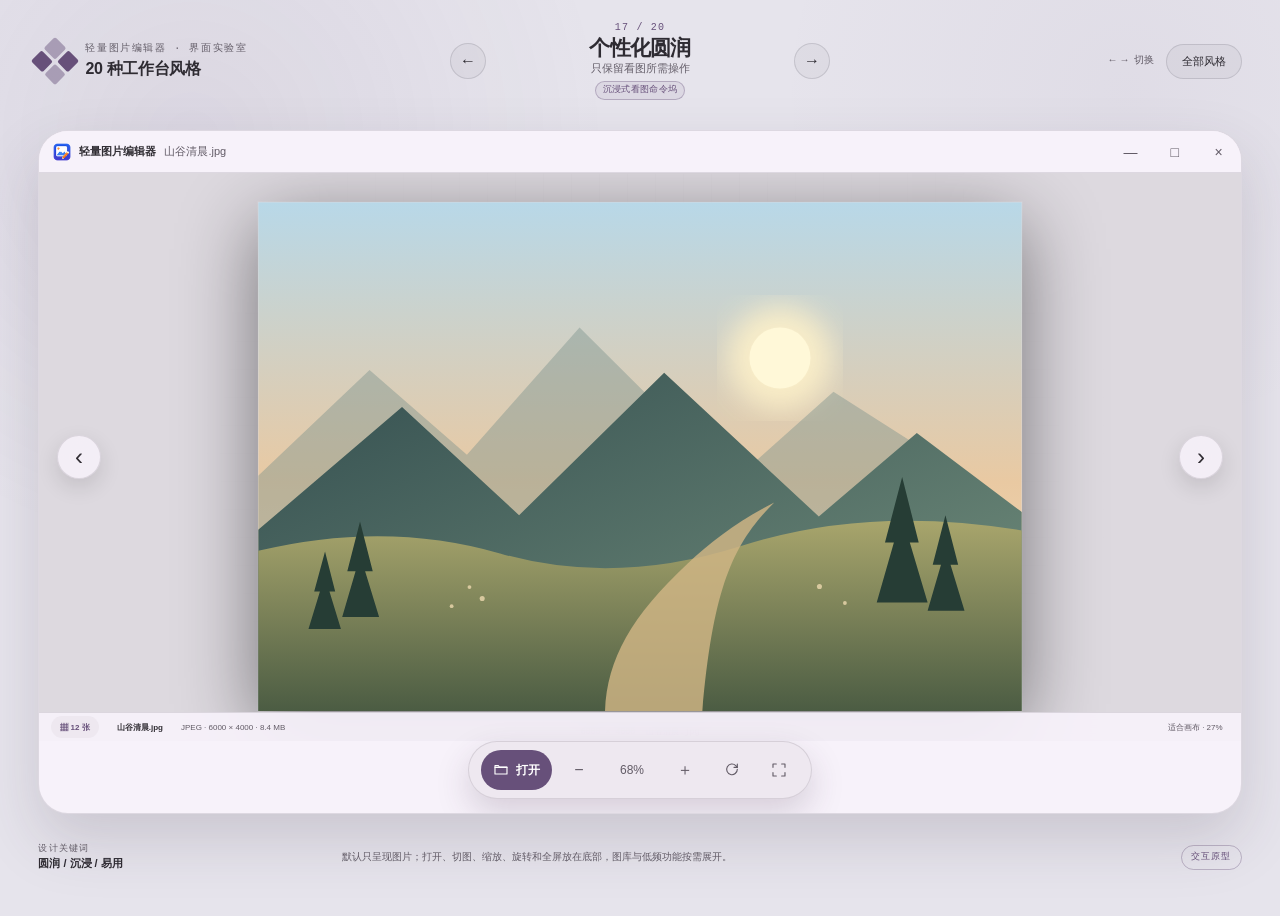
==== commit 1798a4ea: "feat: ship 2.0 Qt viewer candidate" ====
--- a/ui-preview/index.html
+++ b/ui-preview/index.html
@@ -25,8 +25,8 @@
         <div>
           <span id="themeIndex">17 / 20</span>
           <strong id="themeName">个性化圆润</strong>
-          <small id="themeDescription">四模式常驻，命令靠近底部操作区</small>
-          <em class="layout-name" id="layoutName">底部胶囊命令坞</em>
+          <small id="themeDescription">只显示当前任务需要的命令</small>
+          <em class="layout-name" id="layoutName">模式化精简命令坞</em>
         </div>
         <button class="round-button" id="nextTheme" aria-label="下一个风格">→</button>
       </div>
@@ -53,12 +53,7 @@
 
       <section class="mode-shell" aria-label="四模式导航">
         <div class="viewer-mode-actions">
-          <button aria-label="上一张图片">‹</button>
-          <button aria-label="下一张图片">›</button>
-          <button>适应</button>
-          <button>1:1</button>
-          <button class="filled" data-mode-jump="convert">去转图</button>
-          <button data-mode-jump="edit">去改图</button>
+          <button><i data-icon="folder"></i><span>打开文件夹</span></button>
         </div>
         <nav class="mode-switcher" aria-label="工作模式">
           <button class="active" data-mode-button="viewer" aria-pressed="true">看图</button>
@@ -67,36 +62,41 @@
           <button data-mode-button="generate" aria-pressed="false">生图</button>
         </nav>
         <span class="mode-summary" id="modeSummary">浏览与预览 · 本地</span>
-        <div class="favorite-strip">
-          <span>收藏工具</span>
-          <button>打开</button><button>保存图片</button><button>撤销</button>
-          <button>重做</button><button>裁剪</button><button>配置…</button>
-        </div>
       </section>
 
       <section class="command-bar">
         <div class="command-group primary-commands">
-          <button class="tool-button accent"><i data-icon="folder"></i><span>打开</span></button>
-          <button class="tool-button"><i data-icon="save"></i><span>保存</span></button>
-          <button class="tool-button"><i data-icon="export"></i><span>导出</span></button>
-        </div>
-        <div class="command-divider"></div>
+          <button class="tool-button accent" data-command-mode="viewer convert edit"><i data-icon="folder"></i><span>打开</span></button>
+          <button class="tool-button" data-command-mode="edit"><i data-icon="save"></i><span>保存</span></button>
+          <button class="tool-button" data-command-mode="convert edit"><i data-icon="export"></i><span>导出</span></button>
+        </div>
+        <div class="command-divider" data-command-mode="convert edit"></div>
+        <div class="command-group viewer-commands" data-command-mode="viewer">
+          <button class="icon-button" id="zoomOut" data-tooltip="缩小" aria-label="缩小图片">−</button>
+          <button class="tool-button compact" id="zoomPercent">68%</button>
+          <button class="icon-button" id="zoomIn" data-tooltip="放大" aria-label="放大图片">＋</button>
+        </div>
         <div class="command-group edit-commands">
-          <button class="icon-button" data-tooltip="撤销" aria-label="撤销"><i data-icon="undo"></i></button>
-          <button class="icon-button" data-tooltip="重做" aria-label="重做"><i data-icon="redo"></i></button>
-          <button class="icon-button active" data-tooltip="裁剪" aria-label="裁剪"><i data-icon="crop"></i></button>
-          <button class="icon-button" data-tooltip="左转" aria-label="向左旋转"><i data-icon="rotate"></i></button>
-          <button class="icon-button" data-tooltip="对比原图" aria-label="对比原图"><i data-icon="compare"></i></button>
-        </div>
-        <div class="command-spacer"></div>
-        <div class="zoom-control">
-          <button id="zoomOut" aria-label="缩小画布">−</button>
-          <span id="zoomValue">68%</span>
-          <button id="zoomIn" aria-label="放大画布">＋</button>
-        </div>
-        <button class="icon-button subtle" data-tooltip="全屏" aria-label="进入全屏"><i data-icon="fullscreen"></i></button>
-        <button class="avatar-button" aria-label="当前用户：林">林</button>
+          <button class="icon-button" data-command-mode="edit" data-tooltip="撤销" aria-label="撤销"><i data-icon="undo"></i></button>
+          <button class="icon-button" data-command-mode="edit" data-tooltip="重做" aria-label="重做"><i data-icon="redo"></i></button>
+          <button class="icon-button active" data-command-mode="convert" data-tooltip="裁剪" aria-label="裁剪"><i data-icon="crop"></i></button>
+          <button class="icon-button" data-command-mode="viewer convert" data-tooltip="右转" aria-label="向右旋转"><i data-icon="rotate"></i></button>
+          <button class="icon-button" data-command-mode="edit" data-tooltip="对比原图" aria-label="对比原图"><i data-icon="compare"></i></button>
+        </div>
+        <button class="icon-button subtle" data-command-mode="viewer edit" data-tooltip="全屏" aria-label="进入全屏"><i data-icon="fullscreen"></i></button>
+        <button class="tool-button more-command" data-command-mode="convert edit">更多</button>
       </section>
+
+      <div class="zoom-preset-popover" id="zoomPresetPopover" hidden>
+        <button data-zoom-preset="fit">适合窗口</button>
+        <button data-zoom-preset="25">25%</button>
+        <button data-zoom-preset="50">50%</button>
+        <button data-zoom-preset="75">75%</button>
+        <button data-zoom-preset="100">100%</button>
+        <button data-zoom-preset="125">125%</button>
+        <button data-zoom-preset="150">150%</button>
+        <button data-zoom-preset="200">200%</button>
+      </div>
 
       <section class="workspace">
         <aside class="asset-panel">
@@ -129,6 +129,8 @@
         </aside>
 
         <section class="canvas-stage">
+          <button class="viewer-edge-nav previous" aria-label="上一张图片">‹</button>
+          <button class="viewer-edge-nav next" aria-label="下一张图片">›</button>
           <div class="canvas-grid"></div>
           <div class="generate-preview">
             <span class="generate-kicker">完全离线 · 不联网 · 不计费</span>
@@ -177,12 +179,13 @@
             <span class="crop-handle nw"></span><span class="crop-handle ne"></span>
             <span class="crop-handle sw"></span><span class="crop-handle se"></span>
             <div class="crop-grid"><i></i><i></i><i></i><i></i></div>
-            <div class="photo-meta"><span>6000 × 4000</span><strong>原始格式 + 调整</strong></div>
+            <div class="photo-meta"><span>6000 × 4000</span><strong>山谷清晨.jpg</strong></div>
           </div>
           <div class="canvas-status">
-            <span><i class="status-dot"></i> 已自动保存</span>
-            <span>P3 色域 · 8 位</span>
-            <button>适合画布</button>
+            <button class="gallery-trigger" id="galleryToggle" aria-expanded="false">▦ 12 张</button>
+            <span class="viewer-file-name">山谷清晨.jpg</span>
+            <span>JPEG · 6000 × 4000 · 8.4 MB</span>
+            <button>适合画布 · 27%</button>
           </div>
         </section>
 
@@ -215,8 +218,8 @@
     </main>
 
     <footer class="concept-note">
-      <div><span>设计关键词</span><strong id="themeKeywords">圆润 / 系统化 / 易用</strong></div>
-      <p id="themeNote">看图、转图、改图和生图拥有常驻一级入口；看图时隐藏参数面板，并保留收藏工具和底部胶囊命令。</p>
+      <div><span>设计关键词</span><strong id="themeKeywords">圆润 / 克制 / 易用</strong></div>
+      <p id="themeNote">默认只呈现图片；打开、切图、缩放、旋转和全屏放在底部，图库与低频功能按需展开。</p>
       <span class="prototype-badge">交互原型</span>
     </footer>
   </div>
--- a/ui-preview/styles.css
+++ b/ui-preview/styles.css
@@ -138,7 +138,11 @@
 .photo-meta { position: absolute; left: 50%; bottom: -28px; transform: translateX(-50%); display: flex; gap: 12px; white-space: nowrap; color: var(--muted); font: 400 9px/1 var(--mono); }
 .photo-meta strong { color: var(--accent); font-weight: 500; }
 .canvas-status { position: absolute; left: 0; right: 0; bottom: 0; height: 29px; display: flex; align-items: center; gap: 18px; padding: 0 12px; border-top: var(--line) solid var(--border); background: color-mix(in srgb, var(--surface) 93%, transparent); color: var(--muted); font-size: 8px; backdrop-filter: blur(10px); }
-.canvas-status span:first-child { margin-right: auto; }.canvas-status button { border: 0; background: none; color: var(--muted); font-size: inherit; }
+.canvas-status .viewer-file-name { color:var(--text); font-weight:700; }
+.canvas-status span:nth-last-child(2) { margin-right:auto; }
+.canvas-status button { border:0; background:none; color:var(--muted); font-size:inherit; }
+.canvas-status .gallery-trigger { min-height:22px; padding:0 9px; border-radius:999px; color:var(--accent); background:var(--surface-2); cursor:pointer; font-weight:700; }
+.canvas-status .gallery-trigger[aria-expanded="true"] { color:var(--accent-text); background:var(--accent); }
 .status-dot { display: inline-block; width: 5px; height: 5px; margin-right: 5px; border-radius: 50%; background: #71c694; box-shadow: 0 0 0 3px rgba(113,198,148,.1); }
 
 .inspector-panel { grid-area:inspector; display: flex; flex-direction: column; overflow: hidden; border-left: var(--line) solid var(--border); }
@@ -333,31 +337,48 @@
 body[data-layout="classic-suite"] .tool-button { border-color:var(--border); background:linear-gradient(color-mix(in srgb,var(--surface) 85%,white),var(--surface-2)); }
 
 /* 17: app commands move into a floating bottom capsule. */
-body[data-layout="material-dock"] .app-titlebar { display:none; }
-body[data-layout="material-dock"] .mode-shell { min-height:96px; flex:0 0 96px; display:grid; grid-template-columns:1fr auto 1fr; grid-template-rows:46px 40px; align-items:center; gap:3px 16px; padding:5px 16px; background:var(--surface); border-bottom:var(--line) solid var(--border); }
+body[data-layout="material-dock"] .app-titlebar { display:flex; min-height:42px; background:var(--surface); }
+body[data-layout="material-dock"] .mode-shell { display:none!important; }
 body[data-layout="material-dock"] .mode-shell button { min-height:36px; padding:0 14px; border:0; border-radius:999px; color:var(--muted); background:transparent; cursor:pointer; transition:.16s ease; font-size:12px; }
 body[data-layout="material-dock"] .mode-shell button:hover { color:var(--text); background:var(--surface-2); }
 body[data-layout="material-dock"] .mode-shell button.active,body[data-layout="material-dock"] .mode-shell button.filled { color:var(--accent-text); background:var(--accent); font-weight:700; }
 body[data-layout="material-dock"] .viewer-mode-actions { display:none; align-items:center; gap:2px; }
 body[data-theme="material"][data-mode="viewer"] .viewer-mode-actions { display:flex; }
-body[data-layout="material-dock"] .viewer-mode-actions button { min-width:38px; padding:0 11px; }
+body[data-layout="material-dock"] .viewer-mode-actions button { min-width:38px; padding:0 11px; display:flex; align-items:center; }
+body[data-layout="material-dock"] .viewer-mode-actions i { display:block; flex:0 0 17px; width:17px; height:17px; margin-right:6px; }
+body[data-layout="material-dock"] .viewer-mode-actions i svg { width:17px; height:17px; }
 body[data-layout="material-dock"] .mode-switcher { grid-column:2; display:flex; gap:5px; }
 body[data-layout="material-dock"] .mode-switcher button { min-width:74px; background:var(--surface-2); color:var(--text); }
 body[data-layout="material-dock"] .mode-switcher button.active { color:var(--accent-text); background:var(--accent); }
 body[data-layout="material-dock"] .mode-summary { justify-self:end; color:var(--muted); font-size:11px; }
-body[data-layout="material-dock"] .favorite-strip { grid-column:1 / -1; display:flex; justify-content:center; align-items:center; gap:3px; }
-body[data-layout="material-dock"] .favorite-strip > span { margin-right:6px; color:var(--muted); font-size:11px; }
-body[data-layout="material-dock"] .favorite-strip button { min-height:34px; padding:0 13px; background:color-mix(in srgb,var(--surface-2) 74%,transparent); }
-body[data-layout="material-dock"] .command-bar { position:absolute; z-index:12; left:50%; bottom:14px; width:max-content; max-width:calc(100% - 36px); height:64px; padding:10px 14px; transform:translateX(-50%); border:var(--line) solid var(--border); border-radius:999px; box-shadow:0 16px 45px rgba(64,47,73,.22); }
-body[data-layout="material-dock"] .workspace { padding-bottom:80px; }
+body[data-layout="material-dock"] .command-bar { position:absolute; z-index:12; left:50%; bottom:14px; width:max-content; max-width:calc(100% - 36px); height:58px; padding:8px 12px; transform:translateX(-50%); border:var(--line) solid var(--border); border-radius:999px; box-shadow:0 14px 34px rgba(64,47,73,.18); }
+.zoom-preset-popover { position:absolute; z-index:13; left:50%; bottom:82px; display:flex; gap:2px; padding:7px; transform:translateX(-50%); border:var(--line) solid var(--border); border-radius:999px; background:var(--surface); box-shadow:0 12px 32px rgba(64,47,73,.18); }
+.zoom-preset-popover[hidden] { display:none; }
+.zoom-preset-popover button { min-width:48px; height:34px; padding:0 10px; border:0; border-radius:999px; color:var(--text); background:var(--surface-2); cursor:pointer; font-size:11px; }
+.zoom-preset-popover button:first-child { min-width:72px; }
+.zoom-preset-popover button:hover,.zoom-preset-popover button.active { color:var(--accent-text); background:var(--accent); }
+body[data-layout="material-dock"] .workspace { padding-bottom:72px; }
 body[data-layout="material-dock"] .command-spacer,body[data-layout="material-dock"] .zoom-control { display:none; }
 body[data-layout="material-dock"] .tool-button { min-height:40px; font-size:12px; }
+body[data-layout="material-dock"] .tool-button.compact,body[data-layout="material-dock"] .more-command { padding-inline:14px; }
 body[data-layout="material-dock"] .icon-button,body[data-layout="material-dock"] .avatar-button { width:40px; height:40px; border-radius:50%; }
+body[data-layout="material-dock"] [hidden] { display:none!important; }
+body[data-theme="material"][data-mode="viewer"] .floating-tools { display:none; }
+.viewer-edge-nav { display:none; position:absolute; z-index:7; top:50%; width:44px; height:44px; border:1px solid var(--border); border-radius:50%; transform:translateY(-50%); color:var(--text); background:color-mix(in srgb,var(--surface) 86%,transparent); box-shadow:0 8px 22px rgba(0,0,0,.12); backdrop-filter:blur(12px); cursor:pointer; font-size:24px; }
+.viewer-edge-nav.previous { left:18px; }.viewer-edge-nav.next { right:18px; }
+body[data-theme="material"][data-mode="viewer"] .viewer-edge-nav { display:block; }
+body[data-theme="material"][data-mode="generate"] .command-bar { display:none; }
+body[data-theme="material"][data-mode="generate"] .workspace { padding-bottom:0; }
 body[data-theme="material"] .panel-heading span,body[data-theme="material"] .section-title span { font-size:12px; }
 body[data-theme="material"] .panel-heading small,body[data-theme="material"] .search-field,body[data-theme="material"] .thumbnail small { font-size:11px; }
 body[data-theme="material"] .search-field { height:36px; }
 body[data-theme="material"]:is([data-mode="viewer"],[data-mode="generate"]) .workspace { grid-template-columns:220px minmax(360px,1fr); grid-template-areas:"assets canvas"; }
 body[data-theme="material"]:is([data-mode="viewer"],[data-mode="generate"]) .inspector-panel { display:none; }
+body[data-theme="material"][data-mode="viewer"] .workspace { grid-template-columns:minmax(360px,1fr); grid-template-areas:"canvas"; }
+body[data-theme="material"][data-mode="viewer"] .asset-panel { display:none; }
+body[data-theme="material"][data-mode="viewer"][data-gallery="open"] .workspace { grid-template-columns:220px minmax(360px,1fr); grid-template-areas:"assets canvas"; }
+body[data-theme="material"][data-mode="viewer"][data-gallery="open"] .asset-panel { display:flex; }
+body[data-theme="material"][data-mode="viewer"] :is(.crop-handle,.crop-grid) { display:none; }
 body[data-theme="material"][data-mode="generate"] :is(.photo-frame,.floating-tools,.canvas-status) { display:none; }
 body[data-theme="material"][data-mode="generate"] .generate-preview { width:min(610px,calc(100% - 70px)); display:grid; gap:10px; padding:28px; border:1px solid var(--border); border-radius:28px; background:var(--surface); box-shadow:0 18px 50px rgba(78,62,86,.14); z-index:2; }
 .generate-preview h2,.generate-preview p { margin:0; }
